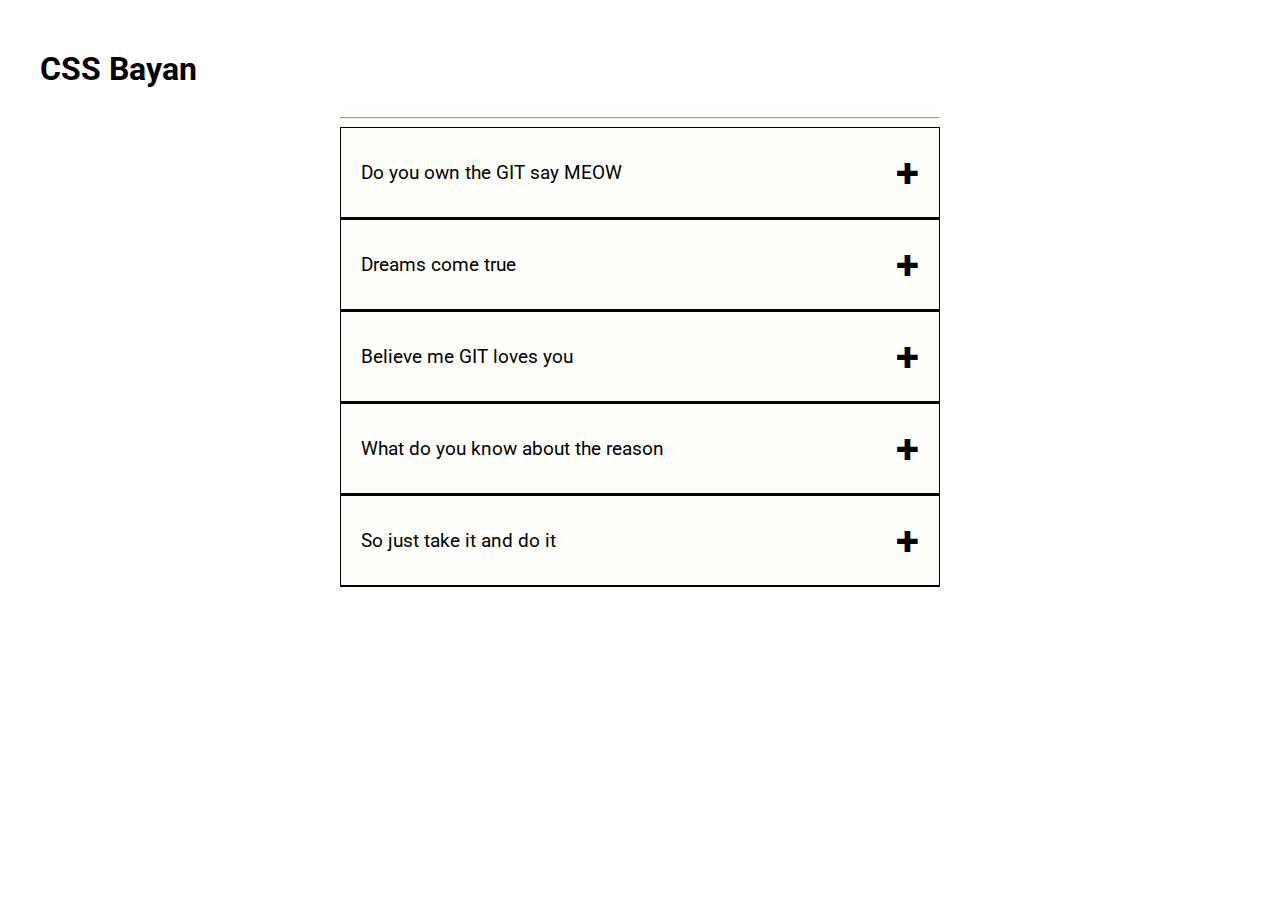
==== index.html @ a64a5dcb "feat: create the accordion form the accordion structure according to the task (Sun Mar 12 2023 21:40" ====
<!DOCTYPE html>
<html lang="en">

<head>
    <meta charset="UTF-8">
    <meta http-equiv="X-UA-Compatible" content="IE=edge">
    <meta name="viewport" content="width=device-width, initial-scale=1.0">
    <link rel="stylesheet" href="style.css">
    <link rel="preconnect" href="https://fonts.googleapis.com">
    <link rel="preconnect" href="https://fonts.gstatic.com" crossorigin>
    <link href="https://fonts.googleapis.com/css2?family=Roboto:ital,wght@0,300;0,400;0,700;1,700&display=swap"
        rel="stylesheet">
    <title>Bayan</title>
</head>

<body>

    <section class="wrapper">
        <h1>CSS Bayan</h1>
        <div class="accordion">
            <hr>
            <div class="accord-item">
                <input  class="accordion-item__input" name="accordion-1" type="radio" id="accor__1"></input>
                <label class="accordion-item__trigger" for="accor__1">
                    Do you own the GIT say MEOW
                    <div class="plus"></div>
                </label>
                <div class="accordion-item__content">
                    <img src="./img/image1.png" alt="" srcset="">
                    <br>
                    more texta
                </div>
            </div>
            <div class="accord-item">
                <input class="accordion-item__input"  name="accordion-1" type="radio" id="accor__2"></input>
                <label class="accordion-item__trigger" for="accor__2">
                    Dreams come true
                    <div class="plus"></div>
                </label>
                <div class="accordion-item__content">
                    <img src="./img/image2.png" alt="" srcset="">
                </div>
            </div>
            <div class="accord-item">
                <input class="accordion-item__input"  name="accordion-1" type="radio" id="accor__3"></input>
                <label class="accordion-item__trigger" for="accor__3">
                    Believe me GIT loves you
                    <div class="plus"></div>
                </label>
                <div class="accordion-item__content">
                    <img src="./img/image3.png" alt="" srcset="">
                </div>
            </div>
            <div class="accord-item">
                <input class="accordion-item__input"  name="accordion-1" type="radio" id="accor__4"></input>
                <label class="accordion-item__trigger" for="accor__4">
                    What do you know about the reason
                    <div class="plus"></div>
                </label>
                <div class="accordion-item__content">
                    <img src="./img/image4.png" alt="" srcset="">
                </div>
            </div>
            <div class="accord-item">
                <input class="accordion-item__input"  name="accordion-1" type="radio" id="accor__5"></input>
                <label class="accordion-item__trigger" for="accor__5">
                    So just take it and do it
                    <div class="plus"></div>
                </label>
                <div class="accordion-item__content">
                    <img src="./img/image5.png" alt="" srcset="">
                    
                </div>
            </div>
        </div>
    </section>
</body>
</html>
---- style.css ----
*,
::after,
::before {
    box-sizing: border-box;
}



body {
    font-family: 'Roboto', Verdana, sans-serif;
    padding: 0;
}

.wrapper {
    position: relative;
    display: block;
    max-width: 1200px;
    width: 100%;
    margin: 50px auto;
    padding: 0;
    height: auto;
    -webkit-box-sizing: border-box;
    -moz-box-sizing: border-box;
    box-sizing: border-box;
}

.accordion {
    width: 100%;

     max-width: 600px;
    min-height: 0;
    display: block;

    position: relative;
    margin: 0 auto;
    padding: 0;
    background-color: #fefffa;
    overflow: hidden
}

.accordion-item {
    position: relative;
    margin: 20px;
}

.accordion-item__input {
    position: absolute;
    left: 0;
    top: 0;
    opacity: 0;

}

.accordion-item__trigger {
    display: flex;
    justify-content: space-between;
    border: 1px solid #000;
    padding: 20px;
    font-size: 120%;
    align-items: center;
}

.accordion-item__content {
    border: 1px solid #000;
    background: #eee;
    border-top: 0;
    /* display: none; */
    max-height: 0;
    padding: 0;
    /* transform: translate(0, 50%); */
    /* font-size: 0%; */
    /* transform: scale(0);
    transition: height 0.7s; */
    position: relative;
  overflow: hidden;
  /* max-height: 800px; */
  /* opacity: 1;
  transform: translate(0, 0); */
  margin-top: 0;
  max-height: 0;
  /* opacity: 0; */
  /* transform: translate(0, -50%); */
}

.accordion-item__content img {
    width: 100%;
    height: auto;
    margin: 0 auto;
}

.accordion-item__input:checked~.accordion-item__trigger {}

.accordion-item__input:checked~.accordion-item__content {
    display: block;
    /* height: 500px; */
    font-size: 100%;
    max-height: 800px; 
     opacity: 1;
    /* transform: translate(0, 0); */
}

.accordion-item__input:checked~.accordion-item__content img {
    display: block;
    height: auto;
    /* transition: all 0.7s; */
}

.accordion-item__content,
div.plus{
    transition: all 0.5s ;
}

.plus:before{
    content:"+";
    font-size: 220%;
    font-weight: bold;
}

.accordion-item__input:checked~.accordion-item__trigger div.plus{
    transform: rotate(45deg);
}
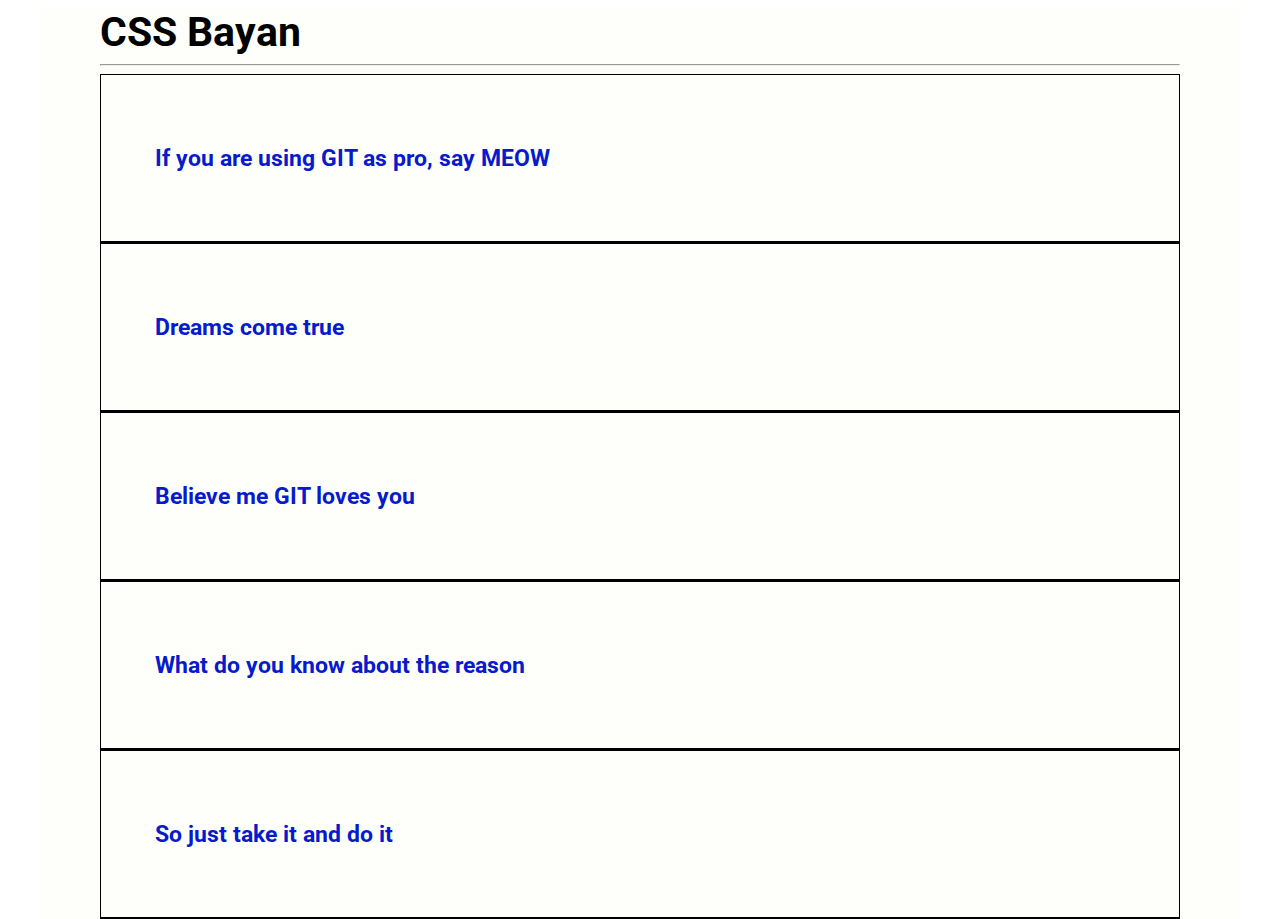
==== commit 4fc882a8: "feat: create mediaquery Пн 03 13 2023 01:21:41" ====
--- a/index.html
+++ b/index.html
@@ -20,19 +20,20 @@
         <div class="accordion">
             <hr>
             <div class="accord-item">
-                <input  class="accordion-item__input" name="accordion-1" type="radio" id="accor__1"></input>
+                <input class="accordion-item__input" name="accordion-1" type="radio" id="accor__1"></input>
                 <label class="accordion-item__trigger" for="accor__1">
-                    Do you own the GIT say MEOW
+                    If you are using GIT as pro, say MEOW
                     <div class="plus"></div>
                 </label>
-                <div class="accordion-item__content">
-                    <img src="./img/image1.png" alt="" srcset="">
-                    <br>
-                    more texta
-                </div>
+                    <div class="accordion-item__content">
+                        <img src="./img/image1.png" alt="" srcset="">
+                        <br>
+                        more texta
+                    </div>
+                
             </div>
             <div class="accord-item">
-                <input class="accordion-item__input"  name="accordion-1" type="radio" id="accor__2"></input>
+                <input class="accordion-item__input" name="accordion-1" type="radio" id="accor__2"></input>
                 <label class="accordion-item__trigger" for="accor__2">
                     Dreams come true
                     <div class="plus"></div>
@@ -42,7 +43,7 @@
                 </div>
             </div>
             <div class="accord-item">
-                <input class="accordion-item__input"  name="accordion-1" type="radio" id="accor__3"></input>
+                <input class="accordion-item__input" name="accordion-1" type="radio" id="accor__3"></input>
                 <label class="accordion-item__trigger" for="accor__3">
                     Believe me GIT loves you
                     <div class="plus"></div>
@@ -52,7 +53,7 @@
                 </div>
             </div>
             <div class="accord-item">
-                <input class="accordion-item__input"  name="accordion-1" type="radio" id="accor__4"></input>
+                <input class="accordion-item__input" name="accordion-1" type="radio" id="accor__4"></input>
                 <label class="accordion-item__trigger" for="accor__4">
                     What do you know about the reason
                     <div class="plus"></div>
@@ -62,17 +63,18 @@
                 </div>
             </div>
             <div class="accord-item">
-                <input class="accordion-item__input"  name="accordion-1" type="radio" id="accor__5"></input>
+                <input class="accordion-item__input" name="accordion-1" type="radio" id="accor__5"></input>
                 <label class="accordion-item__trigger" for="accor__5">
                     So just take it and do it
                     <div class="plus"></div>
                 </label>
                 <div class="accordion-item__content">
                     <img src="./img/image5.png" alt="" srcset="">
-                    
+
                 </div>
             </div>
         </div>
     </section>
 </body>
+
 </html>--- a/style.css
+++ b/style.css
@@ -9,6 +9,8 @@
 body {
     font-family: 'Roboto', Verdana, sans-serif;
     padding: 0;
+    display: flex;
+    height: 100vh;
 }
 
 .wrapper {
@@ -16,7 +18,7 @@
     display: block;
     max-width: 1200px;
     width: 100%;
-    margin: 50px auto;
+    margin: auto;
     padding: 0;
     height: auto;
     -webkit-box-sizing: border-box;
@@ -24,16 +26,18 @@
     box-sizing: border-box;
 }
 
-.accordion {
+h1{
+    font-size: 5.5vh;
+}
+.accordion,
+h1 {
     width: 100%;
-
-     max-width: 600px;
+     max-width: 1200px;
     min-height: 0;
     display: block;
-
     position: relative;
     margin: 0 auto;
-    padding: 0;
+    padding: 0 5%;
     background-color: #fefffa;
     overflow: hidden
 }
@@ -52,12 +56,19 @@
 }
 
 .accordion-item__trigger {
+    font-weight: bold;
+}
+
+.accordion-item__trigger {
     display: flex;
     justify-content: space-between;
     border: 1px solid #000;
+    font-size: 2vh;
+    color:#071acc;
     padding: 20px;
-    font-size: 120%;
+    /* font-size: 120%; */
     align-items: center;
+    cursor: pointer;
 }
 
 .accordion-item__content {
@@ -88,14 +99,20 @@
     margin: 0 auto;
 }
 
-.accordion-item__input:checked~.accordion-item__trigger {}
+.accordion-item__input:checked~.accordion-item__trigger,
+.accordion:hover label.accordion-item__trigger {
+    color:#000;
+}
 
-.accordion-item__input:checked~.accordion-item__content {
+.accordion-item__input:checked~.accordion-item__content,
+.accordion-item__trigger:hover~ .accordion-item__content,
+.accord-item:hover>.accordion-item__content {
     display: block;
     /* height: 500px; */
     font-size: 100%;
     max-height: 800px; 
      opacity: 1;
+     cursor: pointer;
     /* transform: translate(0, 0); */
 }
 
@@ -110,12 +127,55 @@
     transition: all 0.5s ;
 }
 
+.plus{
+    opacity: 0;
+}
 .plus:before{
     content:"+";
     font-size: 220%;
     font-weight: bold;
+    color: #000;
 }
 
-.accordion-item__input:checked~.accordion-item__trigger div.plus{
+.accordion:hover div.plus{
+    opacity: 1;
+}
+
+
+.accordion-item__input:checked~.accordion-item__trigger div.plus,
+.accordion-item__trigger:hover>div.plus{
     transform: rotate(45deg);
-}+}
+
+
+
+
+@media screen and (min-width:320px){
+    h1 {
+        font-size: 2.5vh;
+    }
+    .accordion-item__trigger{
+        font-size: 1.4vh;
+        padding: 5%;
+    }
+    
+}
+
+@media screen and (min-width:820px){
+    h1 {
+        font-size: 4.5vh;
+    }
+    .accordion-item__trigger{
+        font-size: 2.5vh;
+    }
+    
+}
+
+@media (min-width: 1920px) {
+    h1 {
+        font-size: 5.5vh;
+    }
+    .accordion-item__trigger{
+        font-size: 3.2vh;
+    }
+}
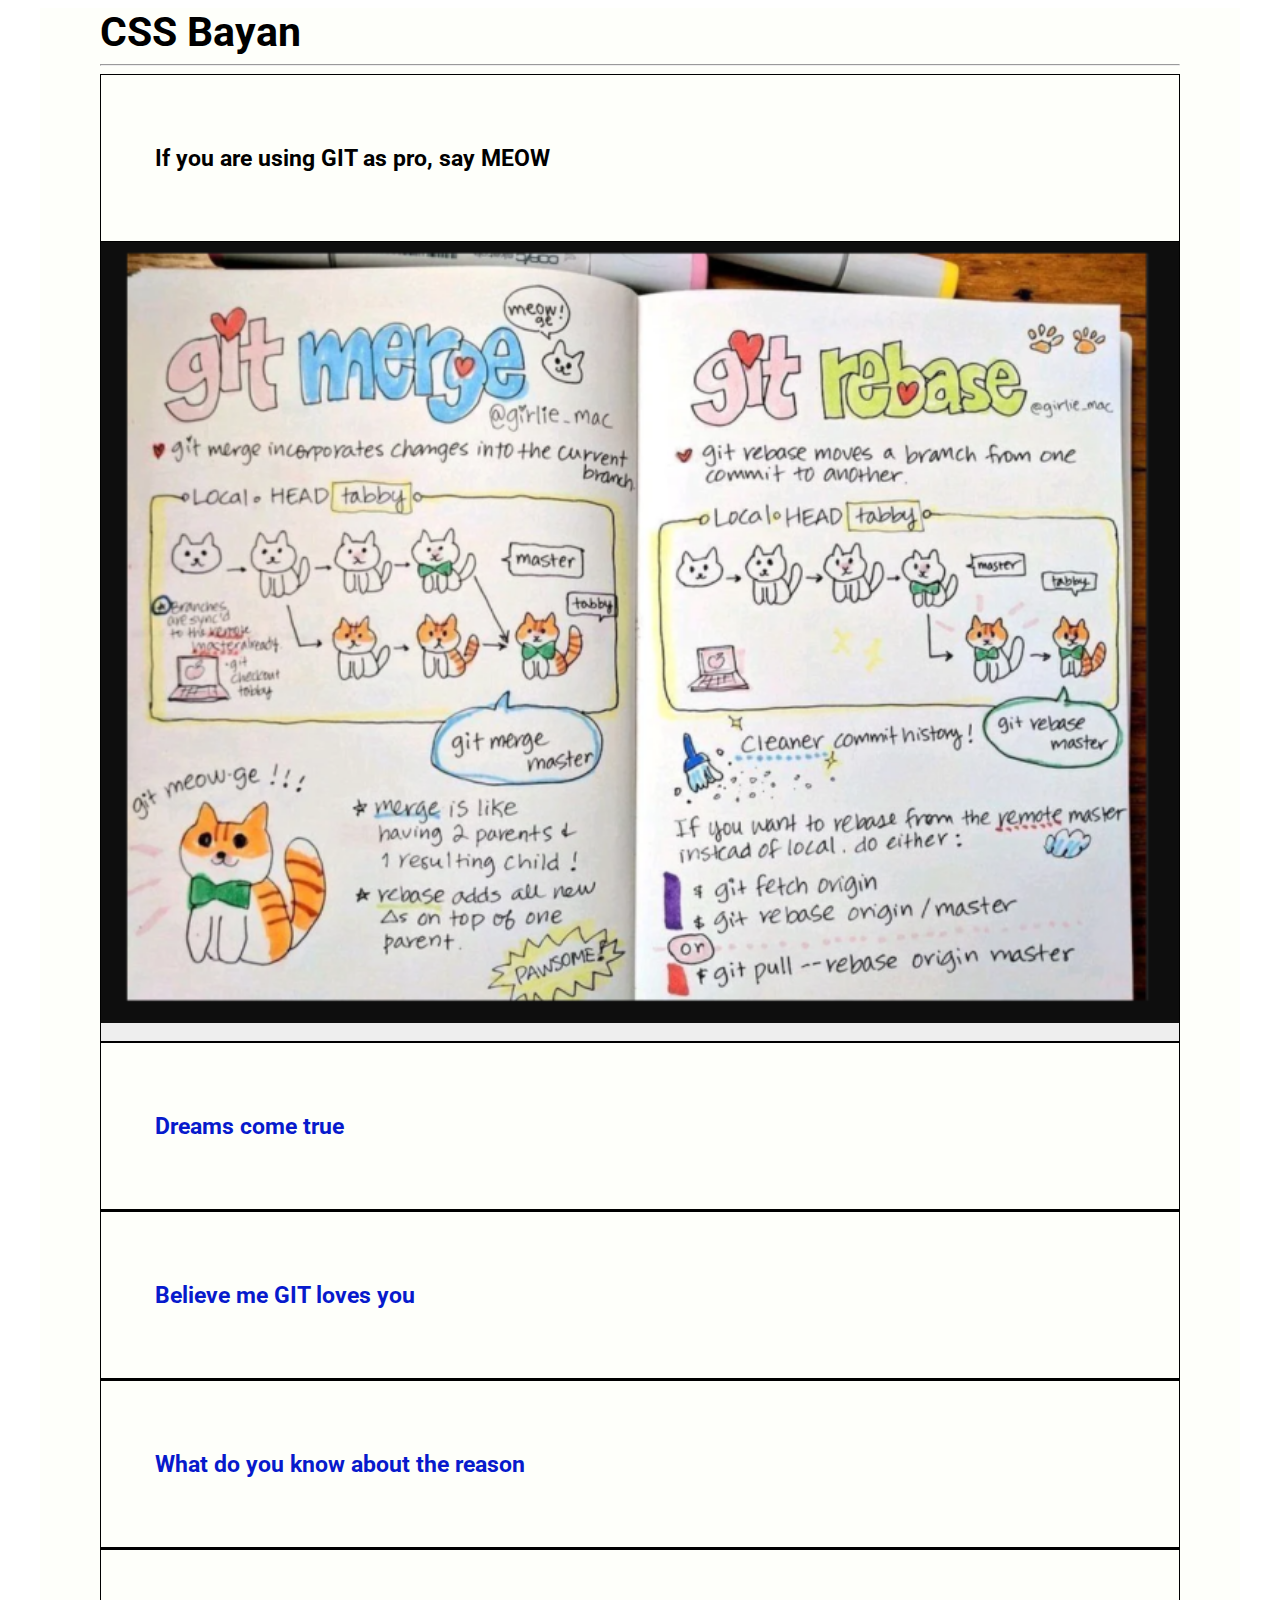
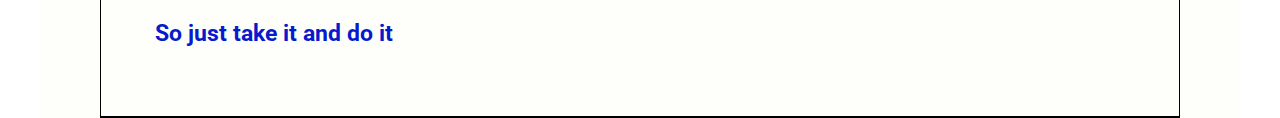
==== commit 7dd81c63: "feat: set the checked on the first screen Пн 03 13 2023 02:00:46" ====
--- a/index.html
+++ b/index.html
@@ -20,7 +20,7 @@
         <div class="accordion">
             <hr>
             <div class="accord-item">
-                <input class="accordion-item__input" name="accordion-1" type="radio" id="accor__1"></input>
+                <input class="accordion-item__input" name="accordion-1" type="radio" id="accor__1" checked></input>
                 <label class="accordion-item__trigger" for="accor__1">
                     If you are using GIT as pro, say MEOW
                     <div class="plus"></div>
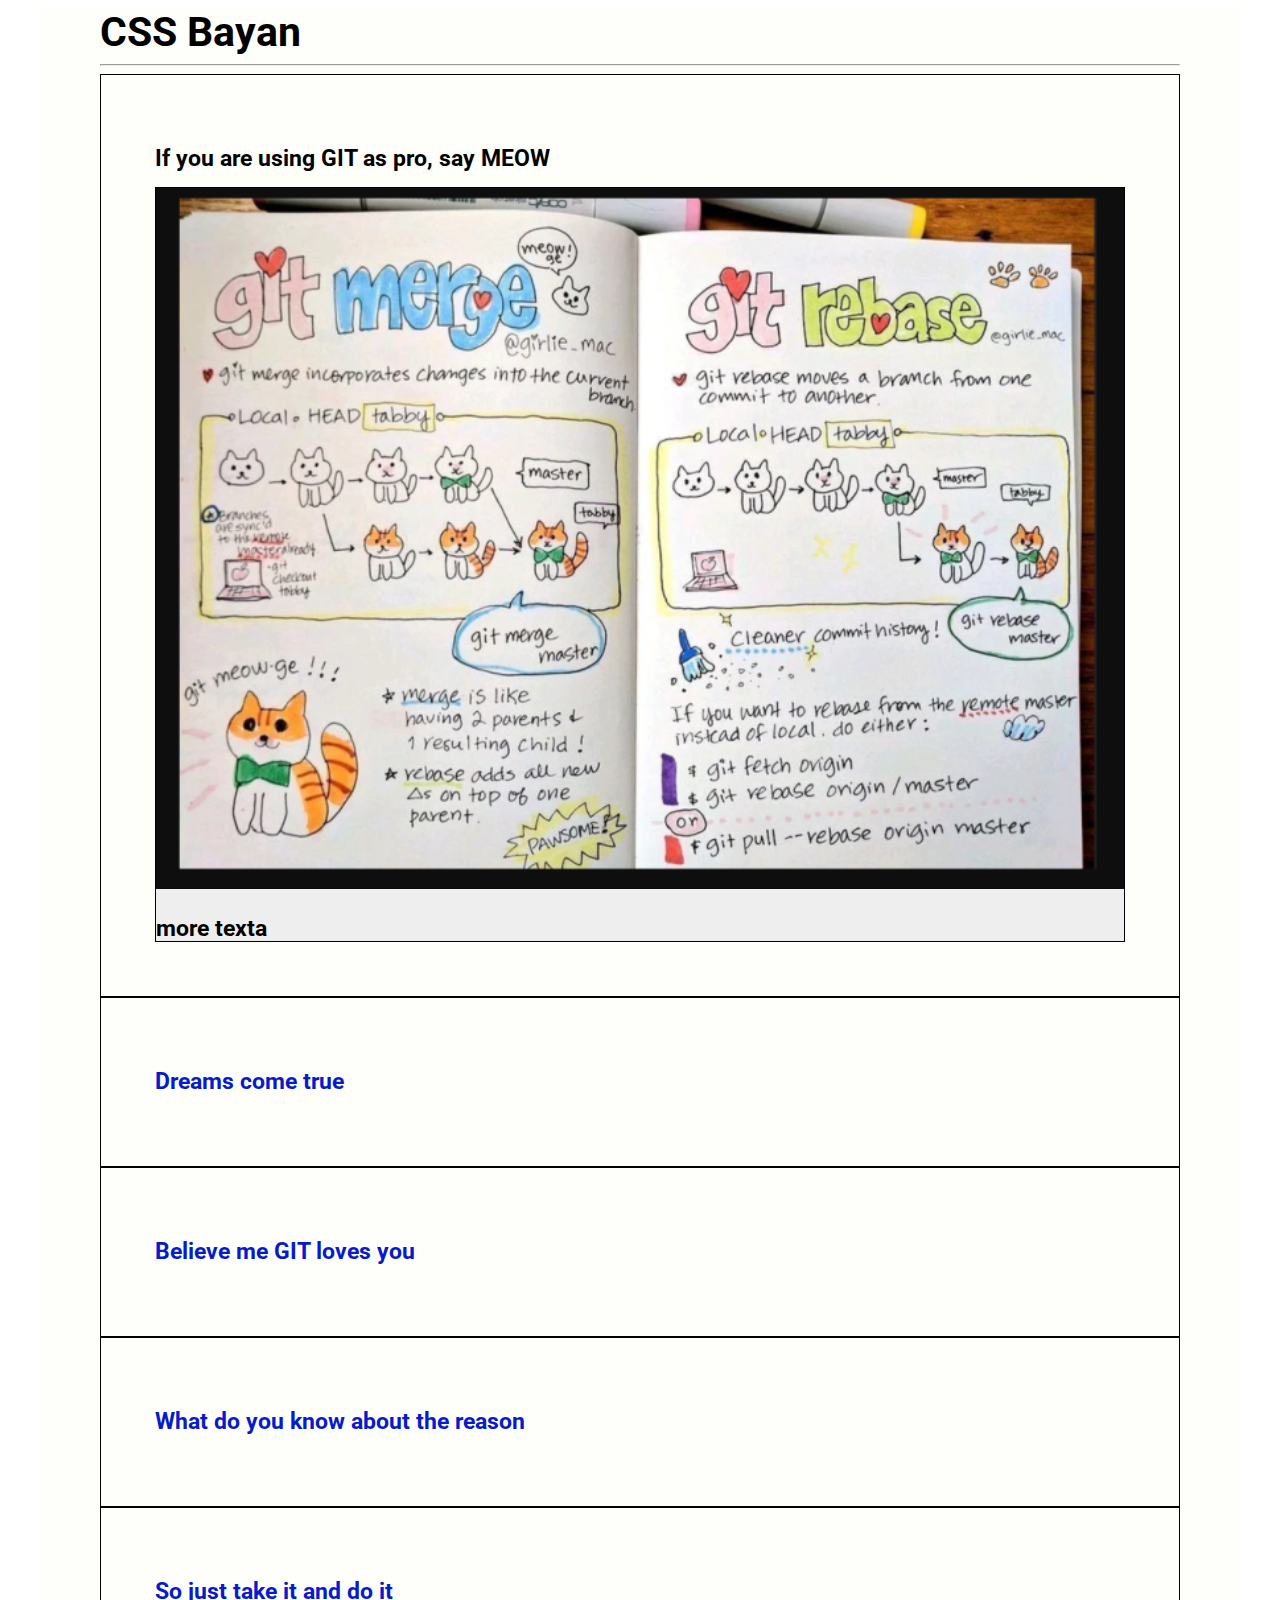
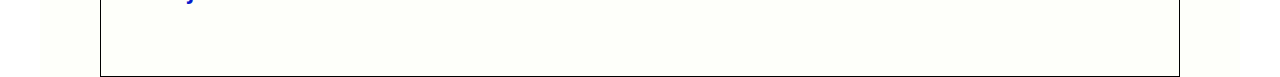
==== commit b920cf4d: "refactor: fix meme image clickable  Пн 03 13 2023 03:30:40" ====
--- a/index.html
+++ b/index.html
@@ -23,55 +23,53 @@
                 <input class="accordion-item__input" name="accordion-1" type="radio" id="accor__1" checked></input>
                 <label class="accordion-item__trigger" for="accor__1">
                     If you are using GIT as pro, say MEOW
-                    <div class="plus"></div>
-                </label>
+                    <div class="plus">+</div>
                     <div class="accordion-item__content">
                         <img src="./img/image1.png" alt="" srcset="">
                         <br>
                         more texta
                     </div>
-                
+                </label>
             </div>
             <div class="accord-item">
                 <input class="accordion-item__input" name="accordion-1" type="radio" id="accor__2"></input>
                 <label class="accordion-item__trigger" for="accor__2">
                     Dreams come true
-                    <div class="plus"></div>
+                    <div class="plus">+</div>
+                    <div class="accordion-item__content">
+                        <img src="./img/image2.png" alt="" srcset="">
+                    </div>
                 </label>
-                <div class="accordion-item__content">
-                    <img src="./img/image2.png" alt="" srcset="">
-                </div>
             </div>
             <div class="accord-item">
                 <input class="accordion-item__input" name="accordion-1" type="radio" id="accor__3"></input>
                 <label class="accordion-item__trigger" for="accor__3">
                     Believe me GIT loves you
-                    <div class="plus"></div>
+                    <div class="plus">+</div>
+                    <div class="accordion-item__content">
+                        <img src="./img/image3.png" alt="" srcset="">
+                    </div>
                 </label>
-                <div class="accordion-item__content">
-                    <img src="./img/image3.png" alt="" srcset="">
-                </div>
             </div>
             <div class="accord-item">
                 <input class="accordion-item__input" name="accordion-1" type="radio" id="accor__4"></input>
                 <label class="accordion-item__trigger" for="accor__4">
                     What do you know about the reason
-                    <div class="plus"></div>
+                    <div class="plus">+</div>
+                    <div class="accordion-item__content">
+                        <img src="./img/image4.png" alt="" srcset="">
+                    </div>
                 </label>
-                <div class="accordion-item__content">
-                    <img src="./img/image4.png" alt="" srcset="">
-                </div>
             </div>
             <div class="accord-item">
                 <input class="accordion-item__input" name="accordion-1" type="radio" id="accor__5"></input>
                 <label class="accordion-item__trigger" for="accor__5">
                     So just take it and do it
-                    <div class="plus"></div>
+                    <div class="plus">+</div>
+                    <div class="accordion-item__content">
+                        <img src="./img/image5.png" alt="" srcset="">
+                    </div>
                 </label>
-                <div class="accordion-item__content">
-                    <img src="./img/image5.png" alt="" srcset="">
-
-                </div>
             </div>
         </div>
     </section>
--- a/style.css
+++ b/style.css
@@ -26,13 +26,14 @@
     box-sizing: border-box;
 }
 
-h1{
+h1 {
     font-size: 5.5vh;
 }
+
 .accordion,
 h1 {
     width: 100%;
-     max-width: 1200px;
+    max-width: 1200px;
     min-height: 0;
     display: block;
     position: relative;
@@ -61,10 +62,11 @@
 
 .accordion-item__trigger {
     display: flex;
+    flex-wrap: wrap;
     justify-content: space-between;
     border: 1px solid #000;
     font-size: 2vh;
-    color:#071acc;
+    color: #071acc;
     padding: 20px;
     /* font-size: 120%; */
     align-items: center;
@@ -74,7 +76,7 @@
 .accordion-item__content {
     border: 1px solid #000;
     background: #eee;
-    border-top: 0;
+    /* border-top: 0; */
     /* display: none; */
     max-height: 0;
     padding: 0;
@@ -83,14 +85,15 @@
     /* transform: scale(0);
     transition: height 0.7s; */
     position: relative;
-  overflow: hidden;
-  /* max-height: 800px; */
-  /* opacity: 1;
+    overflow: hidden;
+    /* max-height: 800px; */
+    /* opacity: 1;
   transform: translate(0, 0); */
-  margin-top: 0;
-  max-height: 0;
-  /* opacity: 0; */
-  /* transform: translate(0, -50%); */
+    width: 100%;
+    margin-top: 0;
+    max-height: 0;
+    opacity: 0;
+    /* transform: translate(0, -50%); */
 }
 
 .accordion-item__content img {
@@ -99,83 +102,107 @@
     margin: 0 auto;
 }
 
-.accordion-item__input:checked~.accordion-item__trigger,
-.accordion:hover label.accordion-item__trigger {
-    color:#000;
+.accordion-item__input:checked~.accordion-item__trigger {
+    color: #000;
 }
 
 .accordion-item__input:checked~.accordion-item__content,
-.accordion-item__trigger:hover~ .accordion-item__content,
-.accord-item:hover>.accordion-item__content {
+.accordion-item__input:checked~label .accordion-item__content {
     display: block;
     /* height: 500px; */
     font-size: 100%;
-    max-height: 800px; 
-     opacity: 1;
-     cursor: pointer;
+    max-height: 1800px;
+    opacity: 1;
+    cursor: pointer;
     /* transform: translate(0, 0); */
 }
 
-.accordion-item__input:checked~.accordion-item__content img {
+.accordion-item__input:checked~.accordion-item__content img,
+.accordion-item__input:checked~label .accordion-item__content img {
     display: block;
     height: auto;
     /* transition: all 0.7s; */
 }
 
 .accordion-item__content,
-div.plus{
-    transition: all 0.5s ;
-}
-
-.plus{
+div.plus {
+    transition: all 0.5s;
+}
+
+.plus {
     opacity: 0;
 }
-.plus:before{
-    content:"+";
+
+.plus {
     font-size: 220%;
     font-weight: bold;
     color: #000;
 }
 
-.accordion:hover div.plus{
-    opacity: 1;
-}
-
-
-.accordion-item__input:checked~.accordion-item__trigger div.plus,
-.accordion-item__trigger:hover>div.plus{
+
+
+
+.accordion-item__input:checked~.accordion-item__trigger div.plus {
     transform: rotate(45deg);
 }
 
-
-
-
-@media screen and (min-width:320px){
+@media (hover:hover) {
+    .accordion:hover label.accordion-item__trigger {
+        color: #000;
+    }
+
+    .accordion-item__trigger:hover~.accordion-item__content,
+    .accordion-item__trigger:hover~label .accordion-item__content,
+    .accord-item:hover>label .accordion-item__content,
+    .accord-item:hover>.accordion-item__content {
+        display: block;
+        /* height: 500px; */
+        font-size: 100%;
+        max-height: 1800px;
+        opacity: 1;
+        cursor: pointer;
+        /* transform: translate(0, 0); */
+    }
+
+    .accordion:hover div.plus {
+        opacity: 1;
+    }
+
+    .accordion-item__trigger:hover>div.plus {
+        transform: rotate(45deg);
+    }
+}
+
+
+@media screen and (min-width:320px) {
     h1 {
         font-size: 2.5vh;
     }
-    .accordion-item__trigger{
+
+    .accordion-item__trigger {
         font-size: 1.4vh;
         padding: 5%;
     }
-    
-}
-
-@media screen and (min-width:820px){
+
+}
+
+@media screen and (min-width:820px) {
     h1 {
         font-size: 4.5vh;
     }
-    .accordion-item__trigger{
+
+    .accordion-item__trigger {
         font-size: 2.5vh;
     }
-    
+
 }
 
 @media (min-width: 1920px) {
     h1 {
         font-size: 5.5vh;
     }
-    .accordion-item__trigger{
+
+    .accordion-item__trigger {
         font-size: 3.2vh;
     }
-}
+}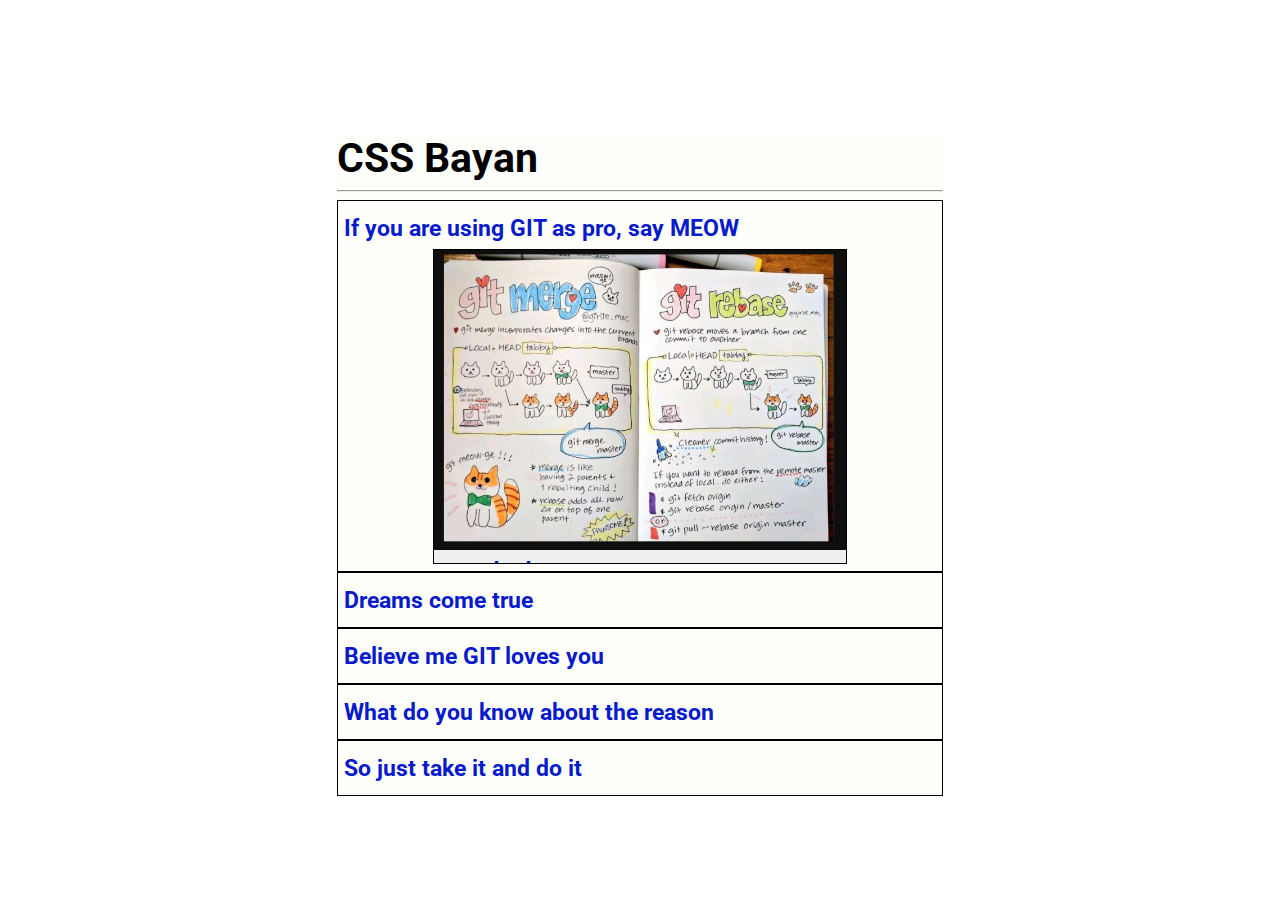
==== commit e8c962ce: "refactor: fix the mistake of cross-check (Вт, 14 мар 2023, 18:37:06 )" ====
--- a/index.html
+++ b/index.html
@@ -20,8 +20,8 @@
         <div class="accordion">
             <hr>
             <div class="accord-item">
-                <input class="accordion-item__input" name="accordion-1" type="radio" id="accor__1" checked></input>
                 <label class="accordion-item__trigger" for="accor__1">
+                    <input class="accordion-item__input" name="accordion-1" type="radio" id="accor__1" checked></input>
                     If you are using GIT as pro, say MEOW
                     <div class="plus">+</div>
                     <div class="accordion-item__content">
@@ -32,9 +32,9 @@
                 </label>
             </div>
             <div class="accord-item">
-                <input class="accordion-item__input" name="accordion-1" type="radio" id="accor__2"></input>
                 <label class="accordion-item__trigger" for="accor__2">
-                    Dreams come true
+                    <input class="accordion-item__input" name="accordion-1" type="radio" id="accor__2"></input>
+                    <p>Dreams come true</p>
                     <div class="plus">+</div>
                     <div class="accordion-item__content">
                         <img src="./img/image2.png" alt="" srcset="">
@@ -42,8 +42,8 @@
                 </label>
             </div>
             <div class="accord-item">
-                <input class="accordion-item__input" name="accordion-1" type="radio" id="accor__3"></input>
                 <label class="accordion-item__trigger" for="accor__3">
+                    <input class="accordion-item__input" name="accordion-1" type="radio" id="accor__3"></input>
                     Believe me GIT loves you
                     <div class="plus">+</div>
                     <div class="accordion-item__content">
@@ -52,8 +52,8 @@
                 </label>
             </div>
             <div class="accord-item">
-                <input class="accordion-item__input" name="accordion-1" type="radio" id="accor__4"></input>
                 <label class="accordion-item__trigger" for="accor__4">
+                    <input class="accordion-item__input" name="accordion-1" type="radio" id="accor__4"></input>
                     What do you know about the reason
                     <div class="plus">+</div>
                     <div class="accordion-item__content">
@@ -62,8 +62,8 @@
                 </label>
             </div>
             <div class="accord-item">
-                <input class="accordion-item__input" name="accordion-1" type="radio" id="accor__5"></input>
                 <label class="accordion-item__trigger" for="accor__5">
+                    <input class="accordion-item__input" name="accordion-1" type="radio" id="accor__5"></input>
                     So just take it and do it
                     <div class="plus">+</div>
                     <div class="accordion-item__content">
--- a/style.css
+++ b/style.css
@@ -14,12 +14,10 @@
 }
 
 .wrapper {
-    position: relative;
-    display: block;
-    max-width: 1200px;
+    display: block;
     width: 100%;
-    margin: auto;
-    padding: 0;
+    margin:  0 auto;
+    padding: 10% 26%;
     height: auto;
     -webkit-box-sizing: border-box;
     -moz-box-sizing: border-box;
@@ -33,20 +31,14 @@
 .accordion,
 h1 {
     width: 100%;
-    max-width: 1200px;
     min-height: 0;
     display: block;
-    position: relative;
     margin: 0 auto;
-    padding: 0 5%;
+    padding: 0;
     background-color: #fefffa;
     overflow: hidden
 }
 
-.accordion-item {
-    position: relative;
-    margin: 20px;
-}
 
 .accordion-item__input {
     position: absolute;
@@ -64,42 +56,38 @@
     display: flex;
     flex-wrap: wrap;
     justify-content: space-between;
-    border: 1px solid #000;
+    border: 0.01vh solid #000;
     font-size: 2vh;
     color: #071acc;
-    padding: 20px;
-    /* font-size: 120%; */
+    padding: 1%;
     align-items: center;
     cursor: pointer;
 }
 
+.accordion-item__trigger p {
+    padding: 0;
+    margin: 0;
+}
+
 .accordion-item__content {
-    border: 1px solid #000;
     background: #eee;
-    /* border-top: 0; */
-    /* display: none; */
     max-height: 0;
     padding: 0;
-    /* transform: translate(0, 50%); */
-    /* font-size: 0%; */
-    /* transform: scale(0);
-    transition: height 0.7s; */
-    position: relative;
     overflow: hidden;
-    /* max-height: 800px; */
-    /* opacity: 1;
-  transform: translate(0, 0); */
-    width: 100%;
+    width: 70%;
     margin-top: 0;
+    margin: 0 auto;
     max-height: 0;
-    opacity: 0;
-    /* transform: translate(0, -50%); */
+    box-sizing: border-box;
+    transition: max-height 0.5s;
+    /* transform: scale(0); */
 }
 
 .accordion-item__content img {
     width: 100%;
     height: auto;
     margin: 0 auto;
+    /* transform: scale(0); */
 }
 
 .accordion-item__input:checked~.accordion-item__trigger {
@@ -107,34 +95,37 @@
 }
 
 .accordion-item__input:checked~.accordion-item__content,
-.accordion-item__input:checked~label .accordion-item__content {
-    display: block;
-    /* height: 500px; */
+.accordion-item__input:checked~label .accordion-item__content{
+    display: block;
+    box-sizing: border-box;
+    border: 0.01vh solid #000;
     font-size: 100%;
-    max-height: 1800px;
-    opacity: 1;
+    max-height: 35vh;
     cursor: pointer;
-    /* transform: translate(0, 0); */
-}
-
-.accordion-item__input:checked~.accordion-item__content img,
+    box-sizing: border-box;
+    /* transform: scale(1); */
+}
+
+/* .accordion-item__input:checked~.accordion-item__content img,
 .accordion-item__input:checked~label .accordion-item__content img {
     display: block;
     height: auto;
-    /* transition: all 0.7s; */
-}
-
-.accordion-item__content,
-div.plus {
-    transition: all 0.5s;
-}
+    /* transform: scale(1);  */
+/* } */ 
+
+.accordion-item__content{
+    /* transition: max-height 0.7s; */
+}
+/* .accordion-item__trigger{
+    transition: color 2s;
+} */
+
+ .plus {
+    opacity: 0;
+} 
 
 .plus {
-    opacity: 0;
-}
-
-.plus {
-    font-size: 220%;
+    font-size: 160%;
     font-weight: bold;
     color: #000;
 }
@@ -144,6 +135,7 @@
 
 .accordion-item__input:checked~.accordion-item__trigger div.plus {
     transform: rotate(45deg);
+    
 }
 
 @media (hover:hover) {
@@ -151,28 +143,34 @@
         color: #000;
     }
 
+    /* такой же как и checked спрятан hover для телефонов */
     .accordion-item__trigger:hover~.accordion-item__content,
     .accordion-item__trigger:hover~label .accordion-item__content,
     .accord-item:hover>label .accordion-item__content,
     .accord-item:hover>.accordion-item__content {
         display: block;
-        /* height: 500px; */
+        border: 0.01vh solid #000;
         font-size: 100%;
-        max-height: 1800px;
-        opacity: 1;
+        max-height: 900vh;
+        /* opacity: 1; */
         cursor: pointer;
-        /* transform: translate(0, 0); */
+        /* transform: scale(1); */
+        transition: max-height 2s;
     }
 
     .accordion:hover div.plus {
-        opacity: 1;
+         opacity: 1; 
+
     }
 
     .accordion-item__trigger:hover>div.plus {
         transform: rotate(45deg);
-    }
-}
-
+       
+    }
+}
+div.plus{
+    transition: all 1s;
+}
 
 @media screen and (min-width:320px) {
     h1 {
@@ -181,7 +179,7 @@
 
     .accordion-item__trigger {
         font-size: 1.4vh;
-        padding: 5%;
+        /* padding: 5%; */
     }
 
 }
@@ -198,6 +196,10 @@
 }
 
 @media (min-width: 1920px) {
+    .wrapper {
+        padding: 0 20%;
+    }
+
     h1 {
         font-size: 5.5vh;
     }
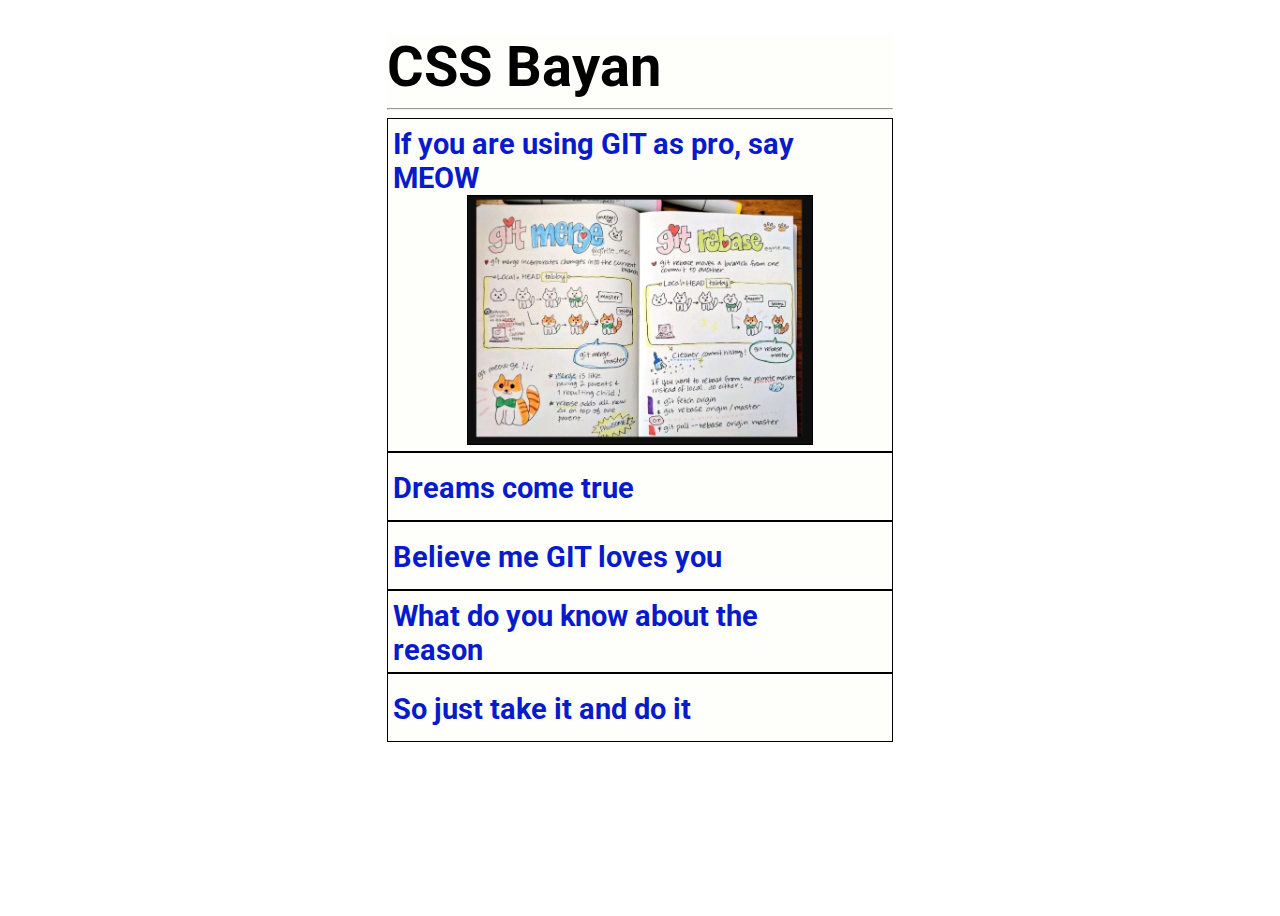
==== commit d02f8501: "refactor: fix (remove) transition delay (Ср, 15-мар-2023, 18:30:44)" ====
--- a/index.html
+++ b/index.html
@@ -22,19 +22,17 @@
             <div class="accord-item">
                 <label class="accordion-item__trigger" for="accor__1">
                     <input class="accordion-item__input" name="accordion-1" type="radio" id="accor__1" checked></input>
-                    If you are using GIT as pro, say MEOW
+                    <p>If you are using GIT as pro, say MEOW</p>
                     <div class="plus">+</div>
                     <div class="accordion-item__content">
                         <img src="./img/image1.png" alt="" srcset="">
-                        <br>
-                        more texta
                     </div>
                 </label>
             </div>
             <div class="accord-item">
                 <label class="accordion-item__trigger" for="accor__2">
                     <input class="accordion-item__input" name="accordion-1" type="radio" id="accor__2"></input>
-                    <p>Dreams come true</p>
+                    Dreams come true
                     <div class="plus">+</div>
                     <div class="accordion-item__content">
                         <img src="./img/image2.png" alt="" srcset="">
@@ -54,7 +52,7 @@
             <div class="accord-item">
                 <label class="accordion-item__trigger" for="accor__4">
                     <input class="accordion-item__input" name="accordion-1" type="radio" id="accor__4"></input>
-                    What do you know about the reason
+                    <p>What do you know about the reason</p>
                     <div class="plus">+</div>
                     <div class="accordion-item__content">
                         <img src="./img/image4.png" alt="" srcset="">
--- a/style.css
+++ b/style.css
@@ -4,6 +4,9 @@
     box-sizing: border-box;
 }
 
+:root {
+    --max-h: 65vh;
+}
 
 
 body {
@@ -16,7 +19,7 @@
 .wrapper {
     display: block;
     width: 100%;
-    margin:  0 auto;
+    margin: 0 auto;
     padding: 10% 26%;
     height: auto;
     -webkit-box-sizing: border-box;
@@ -41,11 +44,9 @@
 
 
 .accordion-item__input {
-    position: absolute;
-    left: 0;
-    top: 0;
+    height: 0;
     opacity: 0;
-
+    width: 100%;
 }
 
 .accordion-item__trigger {
@@ -65,6 +66,7 @@
 }
 
 .accordion-item__trigger p {
+    flex-basis: 90%;
     padding: 0;
     margin: 0;
 }
@@ -79,50 +81,48 @@
     margin: 0 auto;
     max-height: 0;
     box-sizing: border-box;
-    transition: max-height 0.5s;
-    /* transform: scale(0); */
+    transition: max-height 1s;
 }
 
 .accordion-item__content img {
     width: 100%;
     height: auto;
     margin: 0 auto;
-    /* transform: scale(0); */
 }
 
 .accordion-item__input:checked~.accordion-item__trigger {
     color: #000;
 }
 
-.accordion-item__input:checked~.accordion-item__content,
-.accordion-item__input:checked~label .accordion-item__content{
+
+.accordion-item__input:checked~.accordion-item__content {
     display: block;
     box-sizing: border-box;
     border: 0.01vh solid #000;
     font-size: 100%;
-    max-height: 35vh;
+    max-height: var(--max-h);
     cursor: pointer;
     box-sizing: border-box;
-    /* transform: scale(1); */
-}
-
-/* .accordion-item__input:checked~.accordion-item__content img,
-.accordion-item__input:checked~label .accordion-item__content img {
+}
+
+
+.accordion-item__input:checked~.accordion-item__content img {
     display: block;
     height: auto;
-    /* transform: scale(1);  */
-/* } */ 
-
-.accordion-item__content{
+    /* transform: scale(1);   */
+}
+
+.accordion-item__content {
     /* transition: max-height 0.7s; */
 }
-/* .accordion-item__trigger{
+
+.accordion-item__trigger {
     transition: color 2s;
-} */
-
- .plus {
+}
+
+.plus {
     opacity: 0;
-} 
+}
 
 .plus {
     font-size: 160%;
@@ -130,13 +130,12 @@
     color: #000;
 }
 
-
-
-
-.accordion-item__input:checked~.accordion-item__trigger div.plus {
+.accordion-item__input:checked~div.plus {
     transform: rotate(45deg);
-    
-}
+}
+
+
+/* ! HOVER */
 
 @media (hover:hover) {
     .accordion:hover label.accordion-item__trigger {
@@ -144,67 +143,100 @@
     }
 
     /* такой же как и checked спрятан hover для телефонов */
-    .accordion-item__trigger:hover~.accordion-item__content,
-    .accordion-item__trigger:hover~label .accordion-item__content,
-    .accord-item:hover>label .accordion-item__content,
-    .accord-item:hover>.accordion-item__content {
+
+    .accordion-item__trigger:hover .accordion-item__content,
+    .accord-item:hover>label .accordion-item__content {
         display: block;
+        box-sizing: border-box;
         border: 0.01vh solid #000;
         font-size: 100%;
-        max-height: 900vh;
-        /* opacity: 1; */
+        max-height: var(--max-h);
         cursor: pointer;
-        /* transform: scale(1); */
-        transition: max-height 2s;
+        box-sizing: border-box;
+    }
+
+    .accordion-item__input:hover~.accordion-item__content img {
+        display: block;
+        height: auto;
     }
 
     .accordion:hover div.plus {
-         opacity: 1; 
-
+        opacity: 1;
     }
 
     .accordion-item__trigger:hover>div.plus {
         transform: rotate(45deg);
-       
-    }
-}
-div.plus{
+    }
+}
+
+div.plus {
     transition: all 1s;
 }
 
+
+
+
 @media screen and (min-width:320px) {
+    body {
+        padding-top: 10%;
+    }
+
+    .wrapper {
+        padding: 0 15%;
+    }
+
     h1 {
-        font-size: 2.5vh;
+        font-size: 200%;
     }
 
     .accordion-item__trigger {
-        font-size: 1.4vh;
+        font-size: 150%;
         /* padding: 5%; */
     }
 
-}
+    .accordion-item__content {
+        width: 97%;
+    }
+
+}
+
+
+
 
 @media screen and (min-width:820px) {
+
+    body {
+        padding-top: 2%;
+    }
+
+    .wrapper {
+        padding: 0 30%;
+    }
+
     h1 {
-        font-size: 4.5vh;
+        font-size: 350%;
     }
 
     .accordion-item__trigger {
-        font-size: 2.5vh;
+        font-size: 180%;
+    }
+
+    .accordion-item__content {
+        width: 70%;
     }
 
 }
 
 @media (min-width: 1920px) {
     .wrapper {
-        padding: 0 20%;
+        padding: 0 30%;
     }
 
     h1 {
-        font-size: 5.5vh;
+        font-size: 550%;
     }
 
     .accordion-item__trigger {
-        font-size: 3.2vh;
+        font-size: 240%;
     }
 }